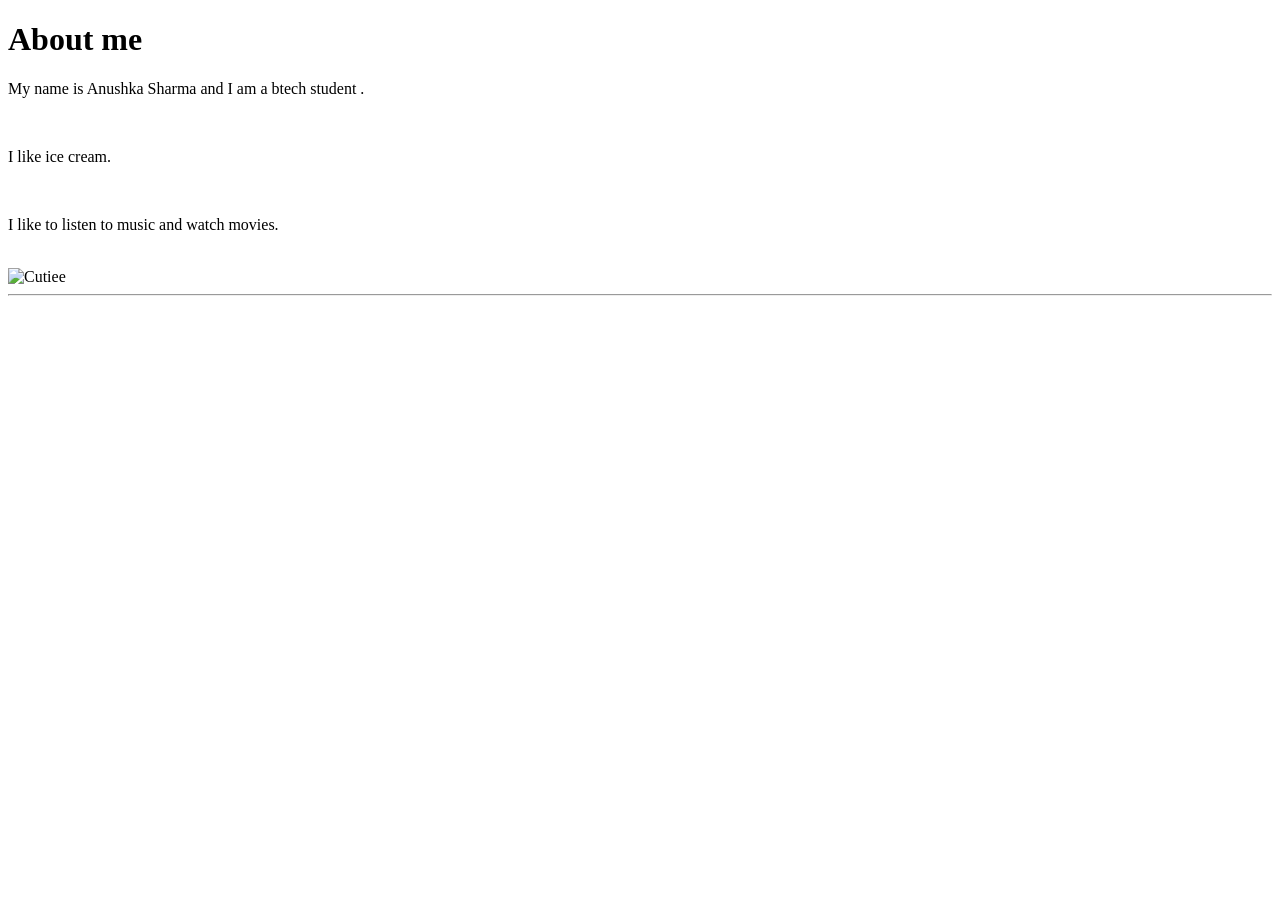
==== index.html @ 2682e422 "Add files via upload" ====
<!DOCTYPE html> 
<html lang="en">
<head>
    <meta charset="UTF-8">
    <meta name="viewport" content="width=device-width, initial-scale=1.0">
    <title>About me</title>
</head>
<body>
    <h1>About me</h1>
   <P>My name is Anushka Sharma and I am a btech student .</P> 
   <br>
   <p>I like ice cream.</p>
   <br>
   <p>I like to listen to music and watch movies.</p>
   <br>
   <img src="https://i.pinimg.com/236x/0c/11/82/0c1182d5b237ea83402f66b08d1a18af.jpg" alt="Cutiee" width="500" height="500">
   <hr>
</body>
</html>
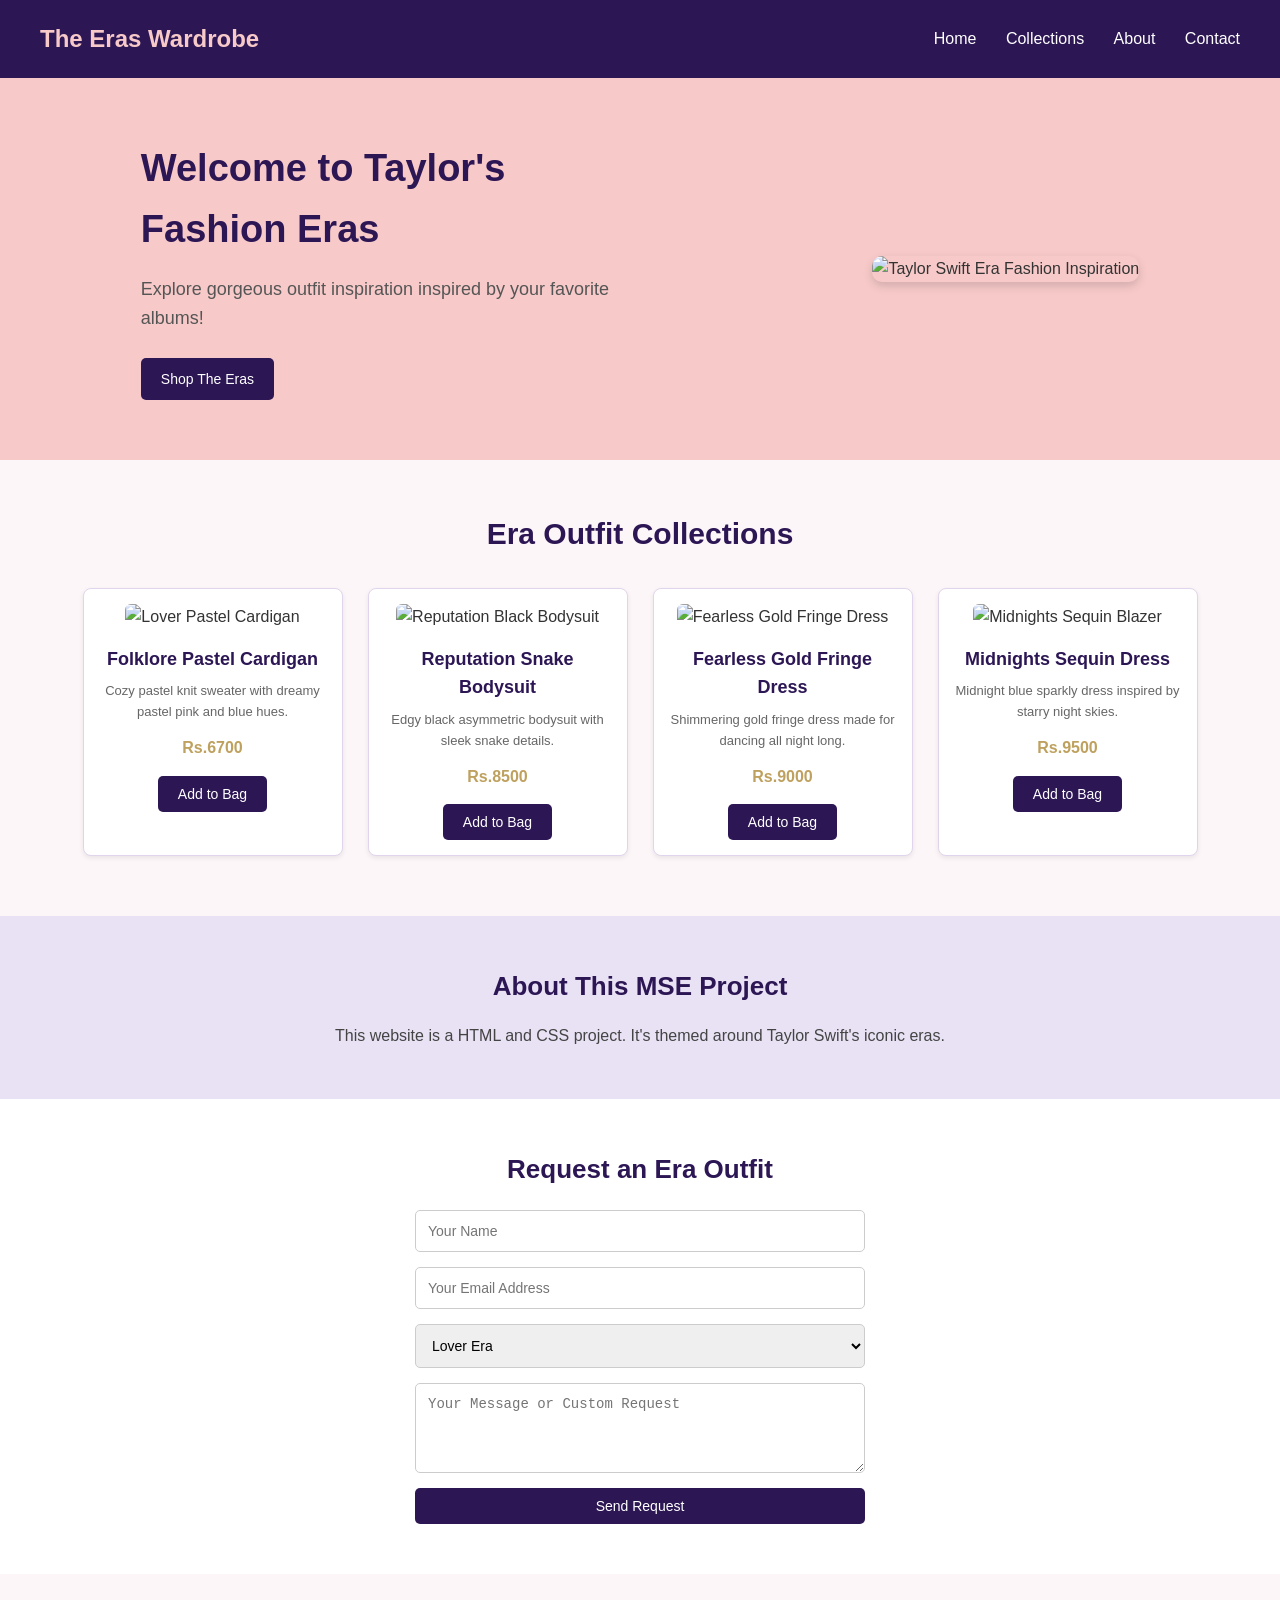
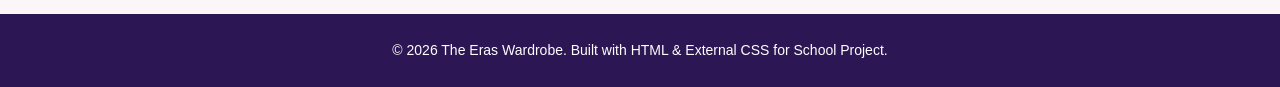
==== commit 58849723: "Add files via upload Made a fashion webpage using basic html and css" ====
--- a/index.html
+++ b/index.html
@@ -1,19 +1,104 @@
-<!DOCTYPE html> 
+<!DOCTYPE html>
 <html lang="en">
 <head>
     <meta charset="UTF-8">
     <meta name="viewport" content="width=device-width, initial-scale=1.0">
-    <title>About me</title>
+    <title>The Eras Wardrobe - Taylor Swift Fashion</title>
+    <link rel="stylesheet" href="style.css">
 </head>
 <body>
-    <h1>About me</h1>
-   <P>My name is Anushka Sharma and I am a btech student .</P> 
-   <br>
-   <p>I like ice cream.</p>
-   <br>
-   <p>I like to listen to music and watch movies.</p>
-   <br>
-   <img src="https://i.pinimg.com/236x/0c/11/82/0c1182d5b237ea83402f66b08d1a18af.jpg" alt="Cutiee" width="500" height="500">
-   <hr>
+
+    <header>
+        <div class="logo">The Eras Wardrobe</div>
+        <nav class="nav-links">
+            <a href="#home">Home</a>
+            <a href="#collections">Collections</a>
+            <a href="#about">About</a>
+            <a href="#contact">Contact</a>
+        </nav>
+    </header>
+
+
+    <section id="home" class="hero">
+        <div class="hero-content">
+            <h1>Welcome to Taylor's Fashion Eras</h1>
+            <p>Explore gorgeous outfit inspiration inspired by your favorite albums!</p>
+            <a href="#collections" class="btn">Shop The Eras</a>
+        </div>
+        <div class="hero-image-container">
+            <img src="https://encrypted-tbn0.gstatic.com/images?q=tbn:ANd9GcSVakvD5aF28vkoeCkqG7XIGQIYWcxpcUqfU3KAECOJ0CtwbOLUZoKHag&s=10" alt="Taylor Swift Era Fashion Inspiration">
+        </div>
+    </section>
+
+    <section id="collections">
+        <h2 class="section-title">Era Outfit Collections</h2>
+        <div class="catalog">
+            
+            
+            <div class="card">
+                <img src="https://hips.hearstapps.com/hmg-prod/images/taylor-swift-cardigan-1595566198.jpg?crop=0.7298747763864043xw:1xh;center,top&resize=1200:*" alt="Lover Pastel Cardigan">
+                <h3>Folklore Pastel Cardigan</h3>
+                <p>Cozy pastel knit sweater with dreamy pastel pink and blue hues.</p>
+                <div class="price">Rs.6700</div>
+                <button class="btn">Add to Bag</button>
+            </div>
+
+            
+            <div class="card">
+                <img src="https://people.com/thmb/HZw3l8ptkDraplQni-E0-hM7Qxs=/1500x0/filters:no_upscale():max_bytes(150000):strip_icc():focal(767x227:769x229)/taylor-swift-101824-2-8dc56c5085124a6ebba4a8e6e5142457.jpg" alt="Reputation Black Bodysuit">
+                <h3>Reputation Snake Bodysuit</h3>
+                <p>Edgy black asymmetric bodysuit with sleek snake details.</p>
+                <div class="price">Rs.8500</div>
+                <button class="btn">Add to Bag</button>
+            </div>
+
+            
+            <div class="card">
+                <img src="https://encrypted-tbn0.gstatic.com/images?q=tbn:ANd9GcT19EphcLjf6pTkaevehRxwZRdaXg8HcwR-sgxj3MUGhKAVuvcq3_pJ8Uc&s=10" alt="Fearless Gold Fringe Dress">
+                <h3>Fearless Gold Fringe Dress</h3>
+                <p>Shimmering gold fringe dress made for dancing all night long.</p>
+                <div class="price">Rs.9000</div>
+                <button class="btn">Add to Bag</button>
+            </div>
+
+            
+            <div class="card">
+                <img src="https://encrypted-tbn0.gstatic.com/images?q=tbn:ANd9GcQFcUpkgEoyEzxgQGsISln2KPdeT4yGaujrqhyCD_yqyENFPRt0My0HaEkZ&s=10" alt="Midnights Sequin Blazer">
+                <h3>Midnights Sequin Dress</h3>
+                <p>Midnight blue sparkly dress inspired by starry night skies.</p>
+                <div class="price">Rs.9500</div>
+                <button class="btn">Add to Bag</button>
+            </div>
+
+        </div>
+    </section>
+
+    
+    <section id="about" class="about">
+        <h2>About This MSE Project</h2>
+        <p>This website is a HTML and CSS project. It's themed around Taylor Swift's iconic eras.</p>
+    </section>
+
+    <section id="contact" class="contact-section">
+        <h2>Request an Era Outfit</h2>
+        <form class="contact-form">
+            <input type="text" placeholder="Your Name" required>
+            <input type="email" placeholder="Your Email Address" required>
+            <select>
+                <option value="lover">Lover Era</option>
+                <option value="reputation">Reputation Era</option>
+                <option value="fearless">Fearless Era</option>
+                <option value="midnights">Midnights Era</option>
+            </select>
+            <textarea placeholder="Your Message or Custom Request" rows="4"></textarea>
+            <button type="submit" class="btn">Send Request</button>
+        </form>
+    </section>
+
+    
+    <footer>
+        <p>&copy; 2026 The Eras Wardrobe. Built with HTML & External CSS for School Project.</p>
+    </footer>
+
 </body>
 </html>
--- a/style.css
+++ b/style.css
@@ -0,0 +1,213 @@
+/* STREAMING_CHUNK:Setting up basic reset and color variables... /
+/ Basic CSS Reset */
+
+*{
+margin: 0;
+padding: 0;
+box-sizing: border-box;
+}
+
+body {
+font-family: Arial, sans-serif;
+background-color: #fcf6f9;
+color: #333333;
+line-height: 1.6;
+}
+
+/* STREAMING_CHUNK:Styling header and navigation bar... /
+/ Header Styles */
+header {
+background-color: #2c1654;
+color: white;
+padding: 20px 40px;
+display: flex;
+justify-content: space-between;
+align-items: center;
+}
+
+.logo {
+font-size: 24px;
+font-weight: bold;
+color: #f7cac9;
+}
+
+.nav-links a {
+color: white;
+text-decoration: none;
+margin-left: 25px;
+font-size: 16px;
+}
+
+.nav-links a:hover {
+color: #f7cac9;
+}
+
+/* STREAMING_CHUNK:Styling hero banner section... /
+/ Hero Section */
+.hero {
+background-color: #f7cac9;
+padding: 60px 40px;
+display: flex;
+justify-content: space-around;
+align-items: center;
+flex-wrap: wrap;
+gap: 30px;
+}
+
+.hero-content {
+max-width: 500px;
+}
+
+.hero-content h1 {
+font-size: 38px;
+color: #2c1654;
+margin-bottom: 15px;
+}
+
+.hero-content p {
+font-size: 18px;
+color: #555555;
+margin-bottom: 25px;
+}
+
+.hero-image-container img {
+width: 100%;
+max-width: 450px;
+height: 320px;
+object-fit: cover;
+border-radius: 10px;
+box-shadow: 0 4px 10px rgba(0, 0, 0, 0.15);
+}
+
+/* STREAMING_CHUNK:Styling section headers and product catalog cards... /
+/ Collections / Catalog Section */
+.section-title {
+text-align: center;
+font-size: 30px;
+color: #2c1654;
+margin: 50px 0 30px 0;
+}
+
+.catalog {
+display: flex;
+justify-content: center;
+flex-wrap: wrap;
+gap: 25px;
+padding: 0 20px;
+}
+
+.card {
+background-color: white;
+border: 1px solid #e0d5ec;
+border-radius: 8px;
+width: 260px;
+padding: 15px;
+text-align: center;
+box-shadow: 0 2px 5px rgba(0,0,0,0.08);
+}
+
+.card img {
+width: 100%;
+height: 240px;
+object-fit: cover;
+border-radius: 6px;
+margin-bottom: 15px;
+}
+
+.card h3 {
+font-size: 18px;
+color: #2c1654;
+margin-bottom: 8px;
+}
+
+.card p {
+font-size: 13px;
+color: #666666;
+margin-bottom: 12px;
+}
+
+.price {
+font-size: 16px;
+font-weight: bold;
+color: #bfa15f;
+margin-bottom: 15px;
+}
+
+/* STREAMING_CHUNK:Styling buttons, about, and contact form... /
+/ Reusable Button Style */
+.btn {
+background-color: #2c1654;
+color: white;
+padding: 10px 20px;
+border: none;
+border-radius: 5px;
+cursor: pointer;
+text-decoration: none;
+display: inline-block;
+font-size: 14px;
+}
+
+.btn:hover {
+background-color: #4a287a;
+}
+
+/* About Section */
+.about {
+background-color: #e9e2f5;
+padding: 50px 20px;
+text-align: center;
+margin-top: 60px;
+}
+
+.about h2 {
+color: #2c1654;
+margin-bottom: 15px;
+font-size: 26px;
+}
+
+.about p {
+max-width: 650px;
+margin: 0 auto;
+color: #444444;
+}
+
+/* Contact / Order Section */
+.contact-section {
+padding: 50px 20px;
+text-align: center;
+background-color: #ffffff;
+}
+
+.contact-section h2 {
+color: #2c1654;
+margin-bottom: 20px;
+font-size: 26px;
+}
+
+.contact-form {
+max-width: 450px;
+margin: 0 auto;
+display: flex;
+flex-direction: column;
+gap: 15px;
+}
+
+.contact-form input,
+.contact-form select,
+.contact-form textarea {
+padding: 12px;
+border: 1px solid #ccc;
+border-radius: 5px;
+font-size: 14px;
+width: 100%;
+}
+
+/* Footer Style */
+footer {
+background-color: #2c1654;
+color: white;
+text-align: center;
+padding: 25px;
+margin-top: 40px;
+font-size: 14px;
+}
